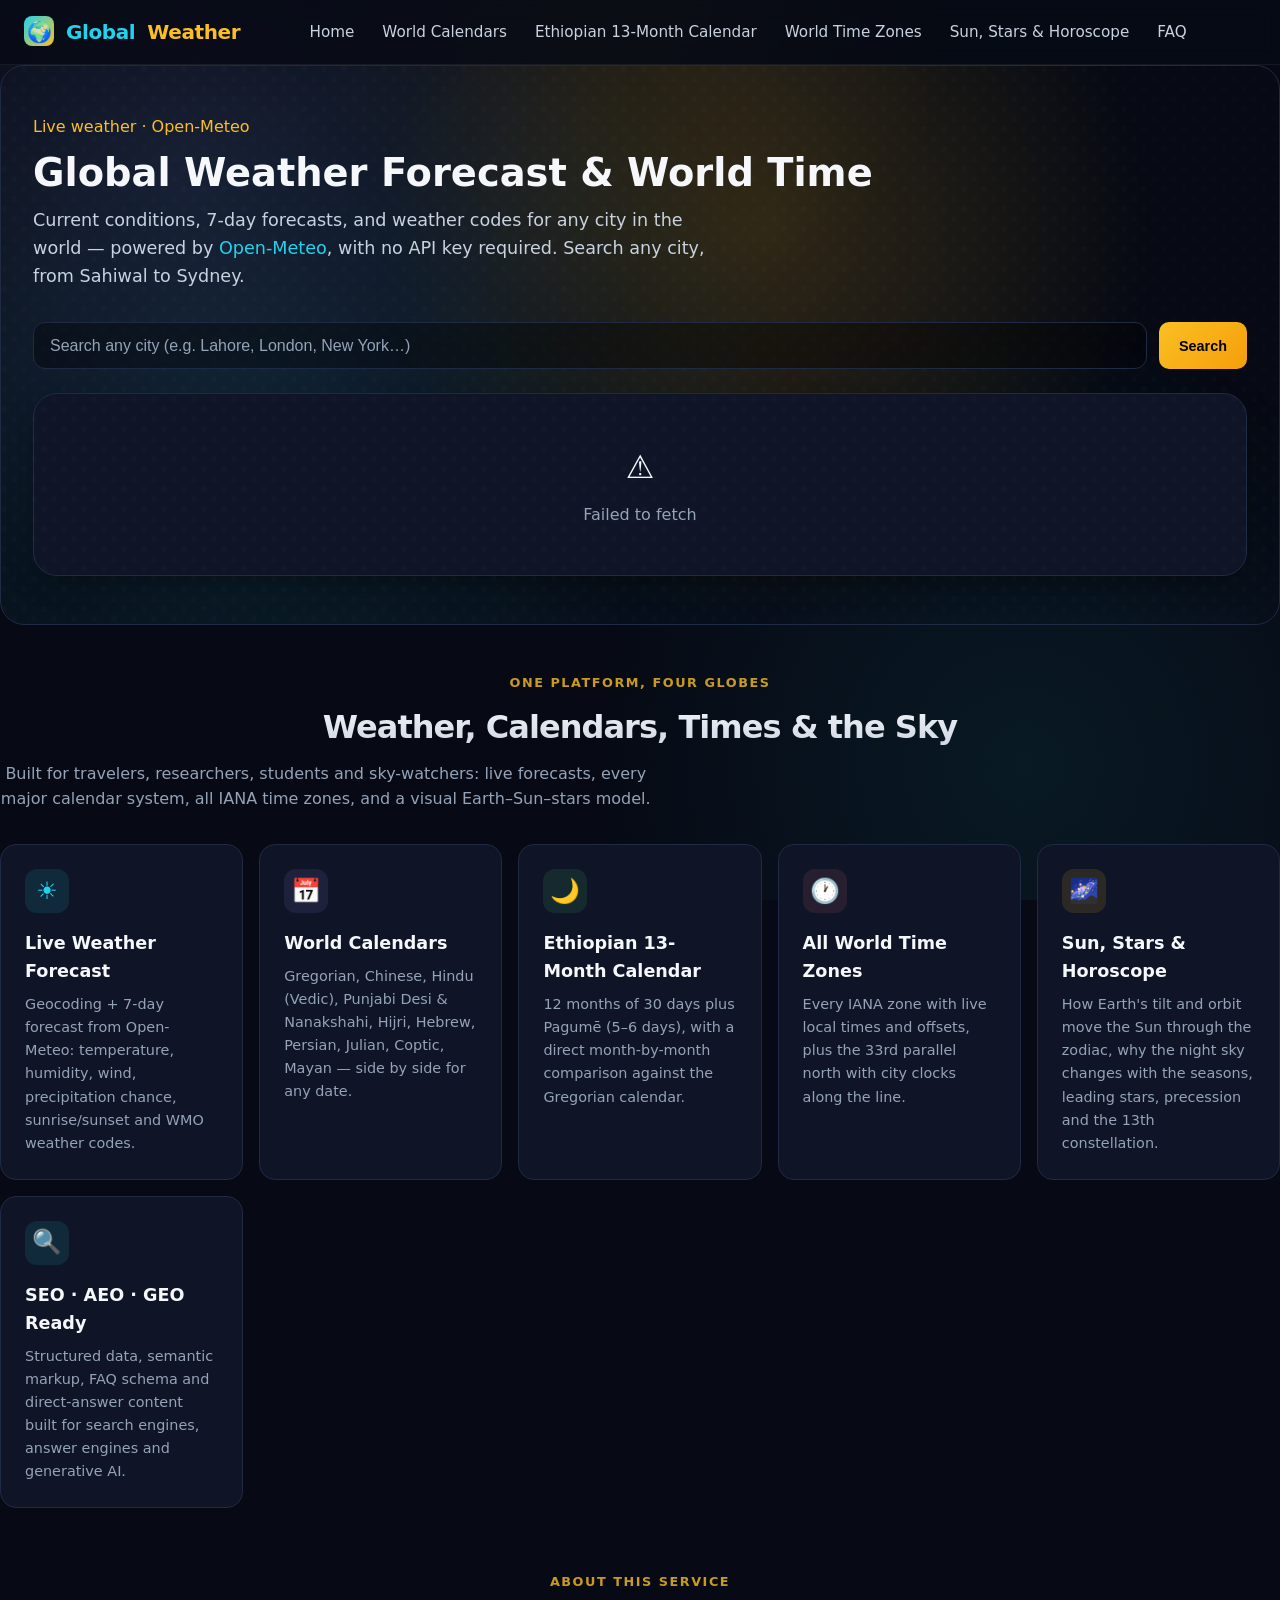
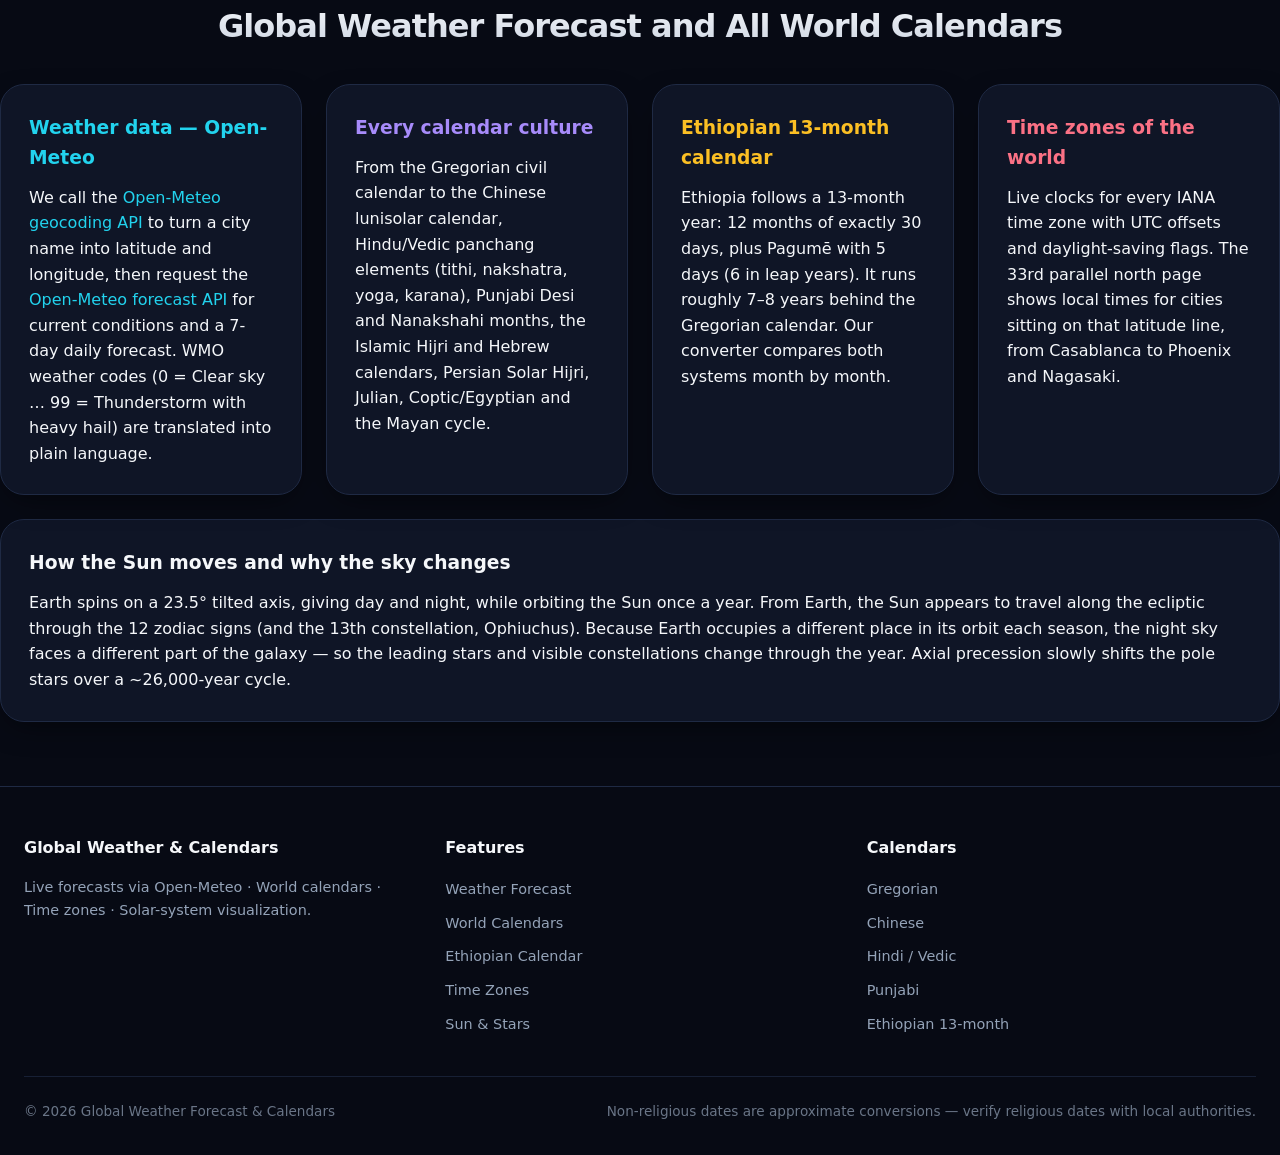
==== index.html @ b3c6f668 "Build Global Weather Forecast & World Calendars site - Live weather for any city via Open-Meteo geoc" ====
<!DOCTYPE html>
<html lang="en">
<head>
<meta charset="UTF-8">
<meta name="viewport" content="width=device-width, initial-scale=1.0">
<title>Global Weather Forecast • World Calendars • Time Zones</title>
<meta name="description" content="Live weather forecasts from Open-Meteo, world calendars from Gregorian to Chinese, Hindi (Vedic), Punjabi and Ethiopian 13-month systems, all world time zones, and an interactive Sun–Earth–stars visualization. SEO-friendly weather & calendar hub.">
<meta name="keywords" content="weather forecast, world calendars, Ethiopian 13 month calendar, Gregorian calendar, Chinese calendar, Hindu calendar, Punjabi calendar, time zones, 33rd parallel, sun movement, horoscope stars, Open-Meteo, global time">
<meta name="author" content="Global Weather Forecast & Calendars">
<link rel="canonical" href="https://goshbuzz.github.io/Global-Weather-Focast-and-Calenders-and-Times/">
<meta property="og:title" content="Global Weather Forecast • World Calendars • Time Zones">
<meta property="og:description" content="Live Open-Meteo weather, all world calendars including the Ethiopian 13-month calendar, time zones for every country, and an interactive Sun–Earth–stars horoscope visualization.">
<meta property="og:type" content="website">
<meta property="og:url" content="https://goshbuzz.github.io/Global-Weather-Focast-and-Calenders-and-Times/">
<meta name="twitter:card" content="summary">
<script type="application/ld+json">
{
  "@context": "https://schema.org",
  "@type": "Organization",
  "name": "Global Weather Forecast & World Calendars",
  "url": "https://goshbuzz.github.io/Global-Weather-Focast-and-Calenders-and-Times/",
  "description": "Live weather forecasts (Open-Meteo), world calendars, time zones and an interactive Earth–Sun–stars visualization.",
  "sameAs": []
}
</script>
<script type="application/ld+json">
{
  "@context": "https://schema.org",
  "@type": "WebSite",
  "name": "Global Weather Forecast & World Calendars",
  "url": "https://goshbuzz.github.io/Global-Weather-Focast-and-Calenders-and-Times/",
  "potentialAction": {
    "@type": "SearchAction",
    "target": "https://goshbuzz.github.io/Global-Weather-Focast-and-Calenders-and-Times/index.html?q={search_term}",
    "query-input": "required name=search_term"
  }
}
</script>
<link rel="stylesheet" href="css/style.css">
<link rel="manifest" href="manifest.json">
<script defer src="js/astro.js"></script>
<script defer src="js/calendar-engine.js"></script>
<script defer src="js/weather.js"></script>
<script defer src="js/ui.js"></script>
<script defer>
window.addEventListener("DOMContentLoaded", () => {
  NavUI.init();
  setFooterYear();
  const root = document.getElementById("weather-root");
  const search = document.getElementById("city-search");
  const btn = document.getElementById("city-btn");
  const suggestions = document.getElementById("city-suggestions");
  WeatherUI.init({ container: root, searchInput: search, searchBtn: btn, resultsBox: suggestions });
  WeatherUI.load(31.5497, 74.3436, "Lahore");
});
</script>
</head>
<body>
<header class="site-header">
  <div class="container header-wrap">
    <a class="brand" href="index.html"><span class="mark">🌍</span>Global<span>Weather</span></a>
    <nav>
      <ul class="nav-list">
        <li><a href="index.html">Home</a></li>
        <li><a href="calendars.html">World Calendars</a></li>
        <li><a href="ethiopian.html">Ethiopian 13-Month Calendar</a></li>
        <li><a href="timezones.html">World Time Zones</a></li>
        <li><a href="cosmos.html">Sun, Stars & Horoscope</a></li>
        <li><a href="faq.html">FAQ</a></li>
      </ul>
    </nav>
    <div class="nav-actions">
      <button class="mobile-menu-btn" id="mobile-menu-btn" aria-label="Open menu" aria-expanded="false">☰</button>
    </div>
  </div>
  <div class="mobile-nav" id="mobile-nav">
    <div class="panel-head">
      <strong style="color:var(--accent)">Global Weather</strong>
      <button class="close-btn" id="nav-close">✕</button>
    </div>
    <ul>
      <li><a href="index.html">Home & Weather</a></li>
      <li><a href="calendars.html">World Calendars</a></li>
      <li><a href="ethiopian.html">Ethiopian 13-Month Calendar</a></li>
      <li><a href="timezones.html">World Time Zones</a></li>
      <li><a href="cosmos.html">Sun, Stars & Horoscope</a></li>
      <li><a href="faq.html">FAQ</a></li>
    </ul>
  </div>
  <div class="nav-backdrop" id="nav-backdrop"></div>
</header>

<main>
  <!-- ================= HERO + WEATHER ================= -->
  <section class="hero">
    <div class="hero-head">
      <div class="kicker">Live weather · Open-Meteo</div>
      <h1>Global Weather Forecast &amp; World Time</h1>
      <p>Current conditions, 7-day forecasts, and weather codes for any city in the world — powered by <a style="color:var(--sky)">Open-Meteo</a>, with no API key required. Search any city, from Sahiwal to Sydney.</p>
    </div>
    <div class="weather-search">
      <input type="text" id="city-search" placeholder="Search any city (e.g. Lahore, London, New York…)" autocomplete="off">
      <button id="city-btn" class="btn-primary">Search</button>
    </div>
    <div id="city-suggestions" style="display:none;position:absolute;left:0;right:0;background:var(--panel);border:1px solid var(--border);border-top:none;border-radius:0 0 12px 12px;z-index:50;max-height:340px;overflow-y:auto;margin-top:0.5rem"></div>
    <div id="weather-root"></div>
  </section>

  <!-- ================= FEATURES ================= -->
  <section class="section">
    <div class="section-head text-center">
      <span class="kicker">One platform, four globes</span>
      <h2>Weather, Calendars, Times & the Sky</h2>
      <p>Built for travelers, researchers, students and sky-watchers: live forecasts, every major calendar system, all IANA time zones, and a visual Earth–Sun–stars model.</p>
    </div>
    <div class="grid features">
      <div class="feat-card">
        <div class="feat-icon" style="background:var(--sky-soft);color:var(--sky)">☀️</div>
        <h3>Live Weather Forecast</h3>
        <p>Geocoding + 7-day forecast from Open-Meteo: temperature, humidity, wind, precipitation chance, sunrise/sunset and WMO weather codes.</p>
      </div>
      <div class="feat-card">
        <div class="feat-icon" style="background:var(--earth-soft);color:var(--earth)">📅</div>
        <h3>World Calendars</h3>
        <p>Gregorian, Chinese, Hindu (Vedic), Punjabi Desi &amp; Nanakshahi, Hijri, Hebrew, Persian, Julian, Coptic, Mayan — side by side for any date.</p>
      </div>
      <div class="feat-card">
        <div class="feat-icon" style="background:var(--leaf-soft);color:var(--leaf)">🌙</div>
        <h3>Ethiopian 13-Month Calendar</h3>
        <p>12 months of 30 days plus Pagumē (5–6 days), with a direct month-by-month comparison against the Gregorian calendar.</p>
      </div>
      <div class="feat-card">
        <div class="feat-icon" style="background:var(--ruby-soft);color:var(--ruby)">🕐</div>
        <h3>All World Time Zones</h3>
        <p>Every IANA zone with live local times and offsets, plus the 33rd parallel north with city clocks along the line.</p>
      </div>
      <div class="feat-card">
        <div class="feat-icon" style="background:var(--accent-soft);color:var(--accent)">🌌</div>
        <h3>Sun, Stars &amp; Horoscope</h3>
        <p>How Earth's tilt and orbit move the Sun through the zodiac, why the night sky changes with the seasons, leading stars, precession and the 13th constellation.</p>
      </div>
      <div class="feat-card">
        <div class="feat-icon" style="background:var(--sky-soft);color:var(--sky)">🔍</div>
        <h3>SEO · AEO · GEO Ready</h3>
        <p>Structured data, semantic markup, FAQ schema and direct-answer content built for search engines, answer engines and generative AI.</p>
      </div>
    </div>
  </section>

  <!-- ================= SEO CONTENT ================= -->
  <section class="section" id="seo-content">
    <div class="section-head text-center">
      <span class="kicker">About this service</span>
      <h2>Global Weather Forecast and All World Calendars</h2>
    </div>
    <div class="grid" style="grid-template-columns: repeat(auto-fit, minmax(300px, 1fr)); gap: 1.5rem;">
      <div class="panel">
        <h3 style="color:var(--sky);margin-bottom:0.75rem">Weather data — Open-Meteo</h3>
        <p>We call the <a style="color:var(--sky)">Open-Meteo geocoding API</a> to turn a city name into latitude and longitude, then request the <a style="color:var(--sky)">Open-Meteo forecast API</a> for current conditions and a 7-day daily forecast. WMO weather codes (0 = Clear sky … 99 = Thunderstorm with heavy hail) are translated into plain language.</p>
      </div>
      <div class="panel">
        <h3 style="color:var(--earth);margin-bottom:0.75rem">Every calendar culture</h3>
        <p>From the Gregorian civil calendar to the Chinese lunisolar calendar, Hindu/Vedic panchang elements (tithi, nakshatra, yoga, karana), Punjabi Desi and Nanakshahi months, the Islamic Hijri and Hebrew calendars, Persian Solar Hijri, Julian, Coptic/Egyptian and the Mayan cycle.</p>
      </div>
      <div class="panel">
        <h3 style="color:var(--accent);margin-bottom:0.75rem">Ethiopian 13-month calendar</h3>
        <p>Ethiopia follows a 13-month year: 12 months of exactly 30 days, plus Pagumē with 5 days (6 in leap years). It runs roughly 7–8 years behind the Gregorian calendar. Our converter compares both systems month by month.</p>
      </div>
      <div class="panel">
        <h3 style="color:var(--ruby);margin-bottom:0.75rem">Time zones of the world</h3>
        <p>Live clocks for every IANA time zone with UTC offsets and daylight-saving flags. The 33rd parallel north page shows local times for cities sitting on that latitude line, from Casablanca to Phoenix and Nagasaki.</p>
      </div>
    </div>
    <div class="panel" style="margin-top:1.5rem">
      <h3 style="color:var(--text);margin-bottom:0.75rem">How the Sun moves and why the sky changes</h3>
      <p>Earth spins on a 23.5° tilted axis, giving day and night, while orbiting the Sun once a year. From Earth, the Sun appears to travel along the ecliptic through the 12 zodiac signs (and the 13th constellation, Ophiuchus). Because Earth occupies a different place in its orbit each season, the night sky faces a different part of the galaxy — so the leading stars and visible constellations change through the year. Axial precession slowly shifts the pole stars over a ~26,000-year cycle.</p>
    </div>
  </section>
</main>

<footer class="site-footer">
  <div class="container">
    <div class="footer-grid">
      <div>
        <h4>Global Weather &amp; Calendars</h4>
        <p class="muted" style="font-size:0.9rem">Live forecasts via Open-Meteo · World calendars · Time zones · Solar-system visualization.</p>
      </div>
      <div>
        <h4>Features</h4>
        <ul>
          <li><a href="index.html">Weather Forecast</a></li>
          <li><a href="calendars.html">World Calendars</a></li>
          <li><a href="ethiopian.html">Ethiopian Calendar</a></li>
          <li><a href="timezones.html">Time Zones</a></li>
          <li><a href="cosmos.html">Sun &amp; Stars</a></li>
        </ul>
      </div>
      <div>
        <h4>Calendars</h4>
        <ul>
          <li><a href="calendars.html">Gregorian</a></li>
          <li><a href="calendars.html">Chinese</a></li>
          <li><a href="calendars.html">Hindi / Vedic</a></li>
          <li><a href="calendars.html">Punjabi</a></li>
          <li><a href="ethiopian.html">Ethiopian 13-month</a></li>
        </ul>
      </div>
    </div>
    <div class="footer-bottom">
      <span>&copy; <span id="footer-year"></span> Global Weather Forecast &amp; Calendars</span>
      <span>Non-religious dates are approximate conversions — verify religious dates with local authorities.</span>
    </div>
  </div>
</footer>
</body>
</html>
---- css/style.css ----
/* ==========================================================================
   Global Weather • World Calendars • Times — Design System
   ========================================================================== */
:root {
  --bg: #070a14;
  --panel: #0f1526;
  --panel-hover: #151d32;
  --border: #1f2a44;
  --border-soft: rgba(255, 255, 255, 0.06);
  --text: #f5f7fa;
  --text-dim: #c9d2e0;
  --muted: #94a3b8;
  --accent: #fbbf24;
  --accent-soft: rgba(251, 191, 36, 0.12);
  --accent-strong: #f59e0b;
  --sky: #22d3ee;
  --sky-soft: rgba(34, 211, 238, 0.10);
  --earth: #a78bfa;
  --earth-soft: rgba(167, 139, 250, 0.10);
  --leaf: #4ade80;
  --leaf-soft: rgba(74, 222, 128, 0.10);
  --ruby: #fb7185;
  --ruby-soft: rgba(251, 113, 133, 0.10);
  --amber: #fcd34d;
  --shadow: 0 10px 30px -10px rgba(0, 0, 0, 0.6);
  --shadow-strong: 0 20px 50px -15px rgba(0, 0, 0, 0.7);
  --radius: 16px;
  --radius-lg: 24px;
  --transition: 300ms ease;
  --max-width: 1280px;
}

* { box-sizing: border-box; margin: 0; padding: 0; }

html {
  scroll-behavior: smooth;
  text-rendering: optimizeLegibility;
}

body {
  background: var(--bg);
  color: var(--text);
  font-family: ui-sans-serif, system-ui, -apple-system, BlinkMacSystemFont, "Segoe UI", Roboto, "Helvetica Neue", Arial, "Noto Sans", sans-serif;
  line-height: 1.6;
  min-height: 100vh;
  overflow-x: hidden;
}

a { color: var(--sky); text-decoration: none; transition: color var(--transition); }
a:hover { color: var(--accent); }

img { max-width: 100%; display: block; }

.visually-hidden {
  position: absolute; width: 1px; height: 1px; padding: 0; margin: -1px;
  overflow: hidden; clip: rect(0 0 0 0); white-space: nowrap; border: 0;
}

/* Background ambience */
body::before {
  content: "";
  position: fixed; inset: 0;
  background:
    radial-gradient(circle at 15% 20%, rgba(167, 139, 250, 0.10) 0%, transparent 35%),
    radial-gradient(circle at 80% 85%, rgba(34, 211, 238, 0.08) 0%, transparent 35%),
    radial-gradient(circle at 50% 0%, rgba(251, 191, 36, 0.07) 0%, transparent 30%);
  z-index: -2;
  pointer-events: none;
}

/* ===== Layout ===== */
.container {
  max-width: var(--max-width);
  margin: 0 auto;
  padding: 0 1.5rem;
}

.page {
  padding: 3rem 0 5rem;
}

.section {
  margin-bottom: 4rem;
}

/* ===== Header / Nav ===== */
.site-header {
  position: sticky; top: 0; z-index: 100;
  background: rgba(7, 10, 20, 0.7);
  backdrop-filter: blur(10px);
  border-bottom: 1px solid var(--border-soft);
}

.header-wrap {
  display: flex; align-items: center; justify-content: space-between;
  height: 64px;
}

.brand {
  display: flex; align-items: gap; gap: 0.75rem; font-weight: 700; font-size: 1.25rem;
  letter-spacing: -0.02em;
}
.brand .mark {
  width: 30px; height: 30px; border-radius: 8px; background: linear-gradient(135deg, var(--sky), var(--accent));
  display: grid; place-items: center; font-size: 1.25rem;
}
.brand span { color: var(--accent); }

.nav-list {
  display: flex; gap: 1.75rem; list-style: none;
}

.nav-list a {
  color: var(--text-dim); font-size: 0.95rem; font-weight: 500;
  padding: 0.4rem 0; position: relative;
}
.nav-list a::after {
  content: ""; position: absolute; left: 0; bottom: 0; height: 2px;
  background: var(--accent); width: 0%; transition: width var(--transition);
}
.nav-list a:hover { color: var(--text); }
.nav-list a:hover::after { width: 100%; }

.nav-actions {
  display: flex; align-items: center; gap: 0.75rem;
}

.btn-search {
  background: transparent; border: 1px solid var(--border); color: var(--text);
  padding: 0.5rem 0.9rem; border-radius: 10px; font-size: 0.9rem; cursor: pointer;
  transition: all var(--transition);
}
.btn-search:hover { background: var(--panel-hover); border-color: var(--accent); color: var(--text); }

.btn-primary {
  background: linear-gradient(135deg, var(--accent), var(--accent-strong));
  color: #000; border: none; padding: 0.6rem 1.25rem; border-radius: 10px;
  font-weight: 700; font-size: 0.9rem; cursor: pointer; transition: transform var(--transition), box-shadow var(--transition);
}
.btn-primary:hover { transform: translateY(-2px); box-shadow: 0 8px 20px rgba(251, 191, 36, 0.35); }

.mobile-menu-btn { display: none; background: none; border: none; color: var(--text); font-size: 1.35rem; cursor: pointer; }

/* Mobile nav panel */
.mobile-nav {
  position: fixed; inset: 0; z-index: 200;
  background: var(--bg); transform: translatex(100%); transition: transform var(--transition);
}
.mobile-nav.open { transform: translatex(0); }
.mobile-nav .panel-head {
  display: flex; justify-content: space-between; align-items: center;
  padding: 1.25rem; border-bottom: 1px solid var(--border);
}
.mobile-nav ul { list-style: none; padding: 1.25rem; }
.mobile-nav li { margin-bottom: 0.6rem; }
.mobile-nav a { display: block; padding: 0.7rem 1rem; border-radius: 10px; color: var(--text-dim); }
.mobile-nav a:hover { background: var(--panel); color: var(--text); }
.mobile-nav .close-btn { background: none; border: none; color: var(--text); font-size: 1.5rem; cursor: pointer; }
.nav-backdrop { display: none; }

/* ===== Buttons / Utilities ===== */
.btn-ghost {
  background: var(--panel); border: 1px solid var(--border); color: var(--text);
  padding: 0.45rem 1rem; border-radius: 10px; font-size: 0.9rem; cursor: pointer; transition: var(--transition);
}
.btn-ghost:hover { border-color: var(--accent); color: var(--accent); }

.chip {
  display: inline-flex; align-items: center; gap: 0.4rem;
  padding: 0.2rem 0.65rem; border-radius: 999px; font-size: 0.75rem; font-weight: 600;
  background: var(--panel); border: 1px solid var(--border); color: var(--text-dim);
}
.chip.accent { background: var(--accent-soft); border-color: rgba(251,191,36,0.3); color: var(--accent); }

.badge {
  display: inline-flex; align-items: center; gap: 0.35rem;
  padding: 0.18rem 0.6rem; border-radius: 6px; font-size: 0.7rem; font-weight: 700; text-transform: uppercase; letter-spacing: 0.05em;
}

.section-head {
  display: flex; flex-direction: column; gap: 0.5rem; margin-bottom: 2rem;
}
.section-head h2 {
  font-size: clamp(1.75rem, 2.5vw, 2.5rem); font-weight: 800; letter-spacing: -0.03em;
  background: linear-gradient(180deg, var(--text), var(--text-dim));
  -webkit-background-clip: text; -webkit-text-fill-color: transparent;
}
.section-head .kicker {
  font-size: 0.8rem; font-weight: 700; text-transform: uppercase; letter-spacing: 0.12em;
  color: var(--accent); opacity: 0.8;
}
.section-head p { color: var(--muted); font-size: 1rem; max-width: 64ch; }

.text-center { text-align: center; }
.muted { color: var(--muted); }

.grid { display: grid; gap: 1.25rem; }

/* ===== Cards ===== */
.panel {
  background: var(--panel); border: 1px solid var(--border);
  border-radius: var(--radius-lg); padding: 1.75rem;
  box-shadow: var(--shadow); transition: transform var(--transition), border-color var(--transition);
}
.panel:hover { border-color: var(--border-soft); }

.card {
  background: var(--panel); border: 1px solid var(--border);
  border-radius: var(--radius); padding: 1.25rem;
  transition: transform var(--transition), box-shadow var(--transition);
}
.card:hover { transform: translatey(-4px); box-shadow: var(--shadow-strong); border-color: rgba(255,255,255,0.12); }

/* ===== Weather ===== */
.hero {
  position: relative; border-radius: var(--radius-lg); border: 1px solid var(--border);
  overflow: hidden; padding: 3rem 2rem; margin-bottom: 3rem;
  background: radial-gradient(circle at 60% 30%, rgba(251,191,36,0.16), transparent 45%),
              radial-gradient(circle at 20% 70%, rgba(34,211,238,0.10), transparent 50%);
}
.hero::after {
  content: ""; position: absolute; inset: 0;
  background: url("data:image/svg+xml,%3Csvg width='20' height='20' viewBox='0 0 20 20' xmlns='http://www.w3.org/2000/svg'%3E%3Cg fill='%23ffffff' fill-opacity='0.03' fill-rule='evenodd'%3E%3Ccircle cx='3' cy='3' r='3'/%3E%3Ccircle cx='13' cy='13' r='3'/%3E%3C/g%3E%3C/svg%3E");
  opacity: 0.4;
}

.hero-head { display: flex; flex-direction: column; gap: 0.75rem; margin-bottom: 2rem; z-index: 2; position: relative; }
.hero-head .kicker { color: var(--accent); }
.hero-head h1 { font-size: clamp(2rem, 3vw, 3rem); line-height: 1.1; }
.hero-head p { color: var(--text-dim); font-size: 1.1rem; max-width: 60ch; }

.weather-search {
  display: grid; grid-template-columns: 1fr auto; gap: 0.75rem; margin-bottom: 1.5rem; z-index: 2; position: relative;
}
.weather-search input {
  width: 100%; background: rgba(0,0,0,0.35); border: 1px solid var(--border);
  color: var(--text); padding: 0.85rem 1rem; border-radius: 12px; font-size: 1rem;
}
.weather-search input::placeholder { color: var(--muted); }

.weather-grid {
  display: grid; grid-template-columns: repeat(auto-fit, minmax(260px, 1fr)); gap: 1rem;
}

.current-card {
  grid-column: span 2; background: var(--panel); border: 1px solid var(--border);
  border-radius: var(--radius-lg); padding: 2rem 2rem 2.5rem; position: relative;
  overflow: hidden; box-shadow: var(--shadow);
}
.current-card.is-night { background: linear-gradient(180deg, #0b1226 0%, #070a14 100%); }
.current-card .temp-wrap { display: flex; align-items: baseline; gap: 1rem; }
.current-card .temp { font-size: clamp(3rem, 6vw, 6rem); font-weight: 800; line-height: 1; letter-spacing: -0.03em; }
.current-card .temp span { font-size: 1.75rem; font-weight: 600; color: var(--muted); }
.current-card .icon { font-size: 3rem; opacity: 0.95; }
.current-card .condition { font-size: 1.5rem; font-weight: 700; margin: 0.25rem 0 0.5rem; }
.current-card .detail { display: flex; gap: 1rem; color: var(--muted); font-size: 0.9rem; margin-top: 1rem; }
.current-card .detail span { display: flex; align-items: center; gap: 0.4rem; }

.forecast-list { display: grid; grid-template-columns: repeat(auto-fill, minmax(150px, 1fr)); gap: 0.75rem; margin-top: 1rem; }
.day-card {
  background: rgba(255,255,255,0.03); border: 1px solid var(--border); border-radius: 14px;
  padding: 1rem; text-align: center;
}
.day-card .day-name { font-size: 0.8rem; font-weight: 700; text-transform: uppercase; letter-spacing: 0.08em; color: var(--muted); margin-bottom: 0.5rem; }
.day-card .icon { font-size: 1.75rem; margin-bottom: 0.4rem; display: block; }
.day-card .temps { color: var(--text); font-weight: 700; margin-bottom: 0.25rem; }
.day-card .temps .lo { color: var(--muted); font-weight: 500; margin-left: 0.3rem; }

.weather-meta {
  display: grid; grid-template-columns: repeat(auto-fit, minmax(160px, 1fr)); gap: 1rem; margin-top: 1.5rem;
}
.meta-item { background: rgba(255,255,255,0.04); border-radius: 12px; padding: 1rem; text-align: center; }
.meta-item .label { font-size: 0.75rem; text-transform: uppercase; letter-spacing: 0.1em; color: var(--muted); margin-bottom: 0.35rem; }
.meta-item .value { font-size: 1.35rem; font-weight: 700; }

.city-info { display: flex; align-items: center; gap: 0.75rem; margin-bottom: 1rem; }
.city-badge {
  display: flex; align-items: center; gap: 0.5rem; background: var(--accent); color: #000;
  padding: 0.35rem 0.85rem; border-radius: 999px; font-weight: 800; font-size: 0.9rem;
}
.city-map {
  color: var(--muted); font-size: 0.85rem; display: flex; align-items: center; gap: 0.3rem;
}

/* Animations for weather */
@keyframes rain { 0% { transform: translatey(-10px); } 100% { transform: translatey(110px); } }
.rain-layer { position: absolute; inset: 0; overflow: hidden; pointer-events: none; }
.rain-drop { position: absolute; background: rgba(96,165,250,0.35); width: 2px; height: 14px; top: -16px; animation: rain var(--d) linear infinite; }
@keyframes snow { 0% { transform: translatey(-10px) rotate(0); } 100% { transform: translatey(110px) rotate(180deg); } }
.snow-layer { position: absolute; inset: 0; overflow: hidden; pointer-events: none; }
.snow-flake { position: absolute; background: rgba(255,255,255,0.55); width: 5px; height: 5px; border-radius: 50%; top: -8px; animation: snow var(--d) linear infinite; }
@keyframes foggy { 0%,100% { transform: translatex(0); } 50% { transform: translatex(40px); } }
.fog-layer { position: absolute; inset: 0; overflow: hidden; pointer-events: none; opacity: 0.55; }
.fog-band { position: absolute; left: -60%; top: 50%; width: 200%; height: 70%; background: rgba(148,163,184,0.25); border-radius: 40%; animation: foggy 10s ease-in-out infinite; }
@keyframes storm { 0%,90% { opacity: 1; } 92% { opacity: 0.3; } 94% { opacity: 1; } }
.storm-flash { position: absolute; inset: 0; background: rgba(255,255,255,0.15); opacity: 0; animation: storm 3s infinite; pointer-events: none; }

/* Feature grid */
.features { display: grid; grid-template-columns: repeat(auto-fit, minmax(240px, 1fr)); gap: 1rem; }
.feat-card {
  border: 1px solid var(--border); border-radius: var(--radius); padding: 1.5rem;
  background: var(--panel);
}
.feat-icon {
  width: 44px; height: 44px; border-radius: 12px; display: grid; place-items: center;
  margin-bottom: 1rem; font-size: 1.5rem;
}
.feat-card h3 { font-size: 1.1rem; margin-bottom: 0.5rem; }
.feat-card p { color: var(--muted); font-size: 0.9rem; }

/* ===== Calendars ===== */
.cal-nav { display: flex; gap: 0.75rem; margin-bottom: 1.5rem; flex-wrap: wrap; }
.cal-grid {
  display: grid; grid-template-columns: repeat(auto-fill, minmax(250px, 1fr)); gap: 1rem;
}
.cal-card { border: 1px solid var(--border); border-radius: var(--radius); padding: 1.25rem; background: var(--panel); }
.cal-card .sys { font-size: 0.75rem; text-transform: uppercase; letter-spacing: 0.1em; color: var(--muted); margin-bottom: 0.5rem; }
.cal-card .name { font-size: 1.4rem; font-weight: 800; margin-bottom: 0.4rem; }
.cal-card .sub { font-size: 0.95rem; color: var(--text-dim); margin-bottom: 0.75rem; }
.cal-card .meta { font-size: 0.85rem; color: var(--muted); border-top: 1px solid var(--border); padding-top: 0.75rem; }

.cal-month-grid {
  width: 100%; border-collapse: separate; border-spacing: 4px; margin-top: 1rem;
}
.cal-month-grid th {
  font-size: 0.75rem; text-transform: uppercase; letter-spacing: 0.1em; color: var(--muted);
  text-align: center; padding: 0.6rem;
}
.cal-month-grid td {
  background: rgba(255,255,255,0.03); border: 1px solid var(--border); border-radius: 10px;
  text-align: center; font-size: 0.95rem; padding: 0.75rem 0.4rem; cursor: pointer;
}
.cal-month-grid td:hover { background: var(--panel-hover); border-color: var(--accent); color: var(--accent); }
.cal-month-grid td.today { background: var(--accent-soft); color: var(--accent); font-weight: 800; border-color: var(--accent); }

.disclaimer {
  background: var(--panel); border: 1px dashed var(--border); border-radius: var(--radius);
  padding: 1.25rem; font-size: 0.85rem; color: var(--muted); margin-top: 2rem;
}

/* ===== Time Zones ===== */
.tz-controls { display: flex; gap: 0.75rem; margin-bottom: 1.5rem; flex-wrap: wrap; align-items: center; }
.tz-table-wrap { overflow: auto; border: 1px solid var(--border); border-radius: var(--radius); }
.tz-table { width: 100%; border-collapse: collapse; }
.tz-table th {
  text-align: left; font-size: 0.8rem; text-transform: uppercase; letter-spacing: 0.1em;
  color: var(--muted); padding: 1rem; border-bottom: 1px solid var(--border);
}
.tz-table td { padding: 0.9rem 1rem; border-bottom: 1px solid var(--border); font-size: 0.92rem; }
.tz-table tr:hover td { background: var(--panel-hover); }
.tz-time { font-variant-numeric: tabular-nums; font-weight: 700; font-size: 1.1rem; font-family: ui-monospace, SFMono-Regular, monospace; }
.tz-offset { color: var(--muted); font-size: 0.85rem; }
.zone-name { font-weight: 600; color: var(--text); }
.region-tag { font-size: 0.75rem; color: var(--muted); text-transform: uppercase; letter-spacing: 0.05em; }

/* ===== Cosmos ===== */
.cosmos-wrap { position: relative; border: 1px solid var(--border); border-radius: var(--radius-lg); overflow: hidden; background: #04060d; }
.cosmos-canvas { width: 100%; height: 520px; display: block; background: radial-gradient(circle at 50% 40%, #12182c 0%, #04060d 70%); }
.cosmos-controls {
  position: absolute; bottom: 0; left: 0; right: 0; padding: 1.25rem;
  background: linear-gradient(transparent, rgba(0,0,0,0.85));
  display: grid; grid-template-columns: 1fr auto 1fr; gap: 1.5rem; align-items: center;
}
.cosmos-date { display: flex; flex-direction: column; gap: 0.4rem; }
.cosmos-date label { font-size: 0.75rem; text-transform: uppercase; letter-spacing: 0.1em; color: var(--muted); }
.cosmos-date input { width: 140px; padding: 0.5rem; border-radius: 8px; border: 1px solid var(--border); background: #0a1020; color: var(--text); }
.cosmos-actions { display: flex; gap: 0.6rem; justify-content: center; }
.cosmos-info { position: absolute; top: 1rem; left: 1rem; right: 1rem; z-index: 10;
  display: grid; grid-template-columns: repeat(auto-fit, minmax(180px, 1fr)); gap: 0.75rem;
}
.cosmos-info .stat {
  background: rgba(0,0,0,0.55); border: 1px solid var(--border); border-radius: 12px; padding: 0.9rem;
  backdrop-filter: blur(6px);
}
.cosmos-info .stat .label { font-size: 0.7rem; text-transform: uppercase; letter-spacing: 0.1em; color: var(--muted); }
.cosmos-info .stat .val { font-size: 1.25rem; font-weight: 800; margin-top: 0.25rem; }

.star-field { position: absolute; inset: 0; overflow: hidden; pointer-events: none; }

.cosmos-text { max-width: 700px; }
.cosmos-text h3 { font-size: 1.3rem; margin: 1.5rem 0 0.75rem; color: var(--sky); }
.cosmos-text p { color: var(--text-dim); margin-bottom: 1rem; }

/* Zodiac wheel */
.zodiac-wrap { position: relative; margin: 2rem auto; max-width: 460px; }
.zodiac-svg { width: 100%; max-width: 420px; display: block; margin: 0 auto; }
.sign-label { font-size: 0.65rem; text-anchor: middle; fill: var(--text-dim); font-weight: 700; }
.sign-label.active { fill: var(--accent); }

/* ===== FAQ ===== */
.faq-list { display: grid; gap: 0.9rem; max-width: 760px; }
.faq-item {
  border: 1px solid var(--border); border-radius: var(--radius); background: var(--panel);
  overflow: hidden; transition: border-color var(--transition);
}
.faq-item.open { border-color: var(--accent); box-shadow: var(--accent-soft) 0 0 20px; }
.faq-question {
  padding: 1.2rem 1.5rem; display: flex; justify-content: space-between; align-items: center;
  cursor: pointer; font-weight: 700; font-size: 1.05rem;
}
.faq-question .q { display: flex; align-items: center; gap: 0.75rem; }
.faq-question .q::before { content: "Q"; font-size: 0.8rem; color: var(--accent); font-weight: 900; }
.faq-question .toggle { font-size: 1.5rem; line-height: 1; color: var(--muted); }
.faq-answer {
  padding: 0 1.5rem; max-height: 0; overflow: hidden; transition: max-height 300ms ease, padding 300ms ease;
  color: var(--text-dim); font-size: 0.95rem;
}
.faq-item.open .faq-answer { padding: 0 1.5rem 1.2rem; max-height: 600px; }

/* ===== Footer ===== */
.site-footer {
  border-top: 1px solid var(--border); margin-top: 4rem; padding: 3rem 0 2rem;
  color: var(--muted);
}
.footer-grid { display: grid; grid-template-columns: repeat(auto-fit, minmax(200px, 1fr)); gap: 2rem; margin-bottom: 2rem; }
.footer-grid h4 { color: var(--text); font-size: 1rem; margin-bottom: 1rem; }
.footer-grid ul { list-style: none; }
.footer-grid li { margin-bottom: 0.5rem; }
.footer-grid a { color: var(--muted); font-size: 0.9rem; }
.footer-grid a:hover { color: var(--text); }
.footer-bottom { display: flex; justify-content: space-between; align-items: center; padding-top: 1.5rem;
  border-top: 1px solid var(--border); font-size: 0.85rem; opacity: 0.7;
}

/* ===== Tables / Comparison ===== */
.compare-table { width: 100%; border-collapse: collapse; margin-top: 1rem; }
.compare-table th, .compare-table td {
  border: 1px solid var(--border); padding: 0.75rem; text-align: left; font-size: 0.9rem;
}
.compare-table th { background: var(--panel-hover); color: var(--text); font-size: 0.85rem; text-transform: uppercase; letter-spacing: 0.08em; }
.compare-table td.code { font-family: ui-monospace, monospace; font-size: 0.82rem; color: var(--sky); }

/* ===== Responsive ===== */
@media (max-width: 768px) {
  .nav-list { display: none; }
  .mobile-menu-btn { display: block; }
  .current-card { grid-column: span 1; }
  .hero { padding: 2rem 1rem; }
  .weather-search { grid-template-columns: 1fr; }
  .cosmos-controls { grid-template-columns: 1fr; gap: 1rem; }
  .cosmos-date input { width: 100%; }
  .cosmos-actions { justify-content: flex-start; }
  .footer-grid { grid-template-columns: 1fr; }
  .footer-bottom { flex-direction: column; gap: 0.8rem; text-align: center; }
  .cosmos-canvas { height: 340px; }
}

@media (prefers-reduced-motion: reduce) {
  *, *::before, *::after { animation-duration: 0.01ms !important; transition-duration: 0.01ms !important; }
}
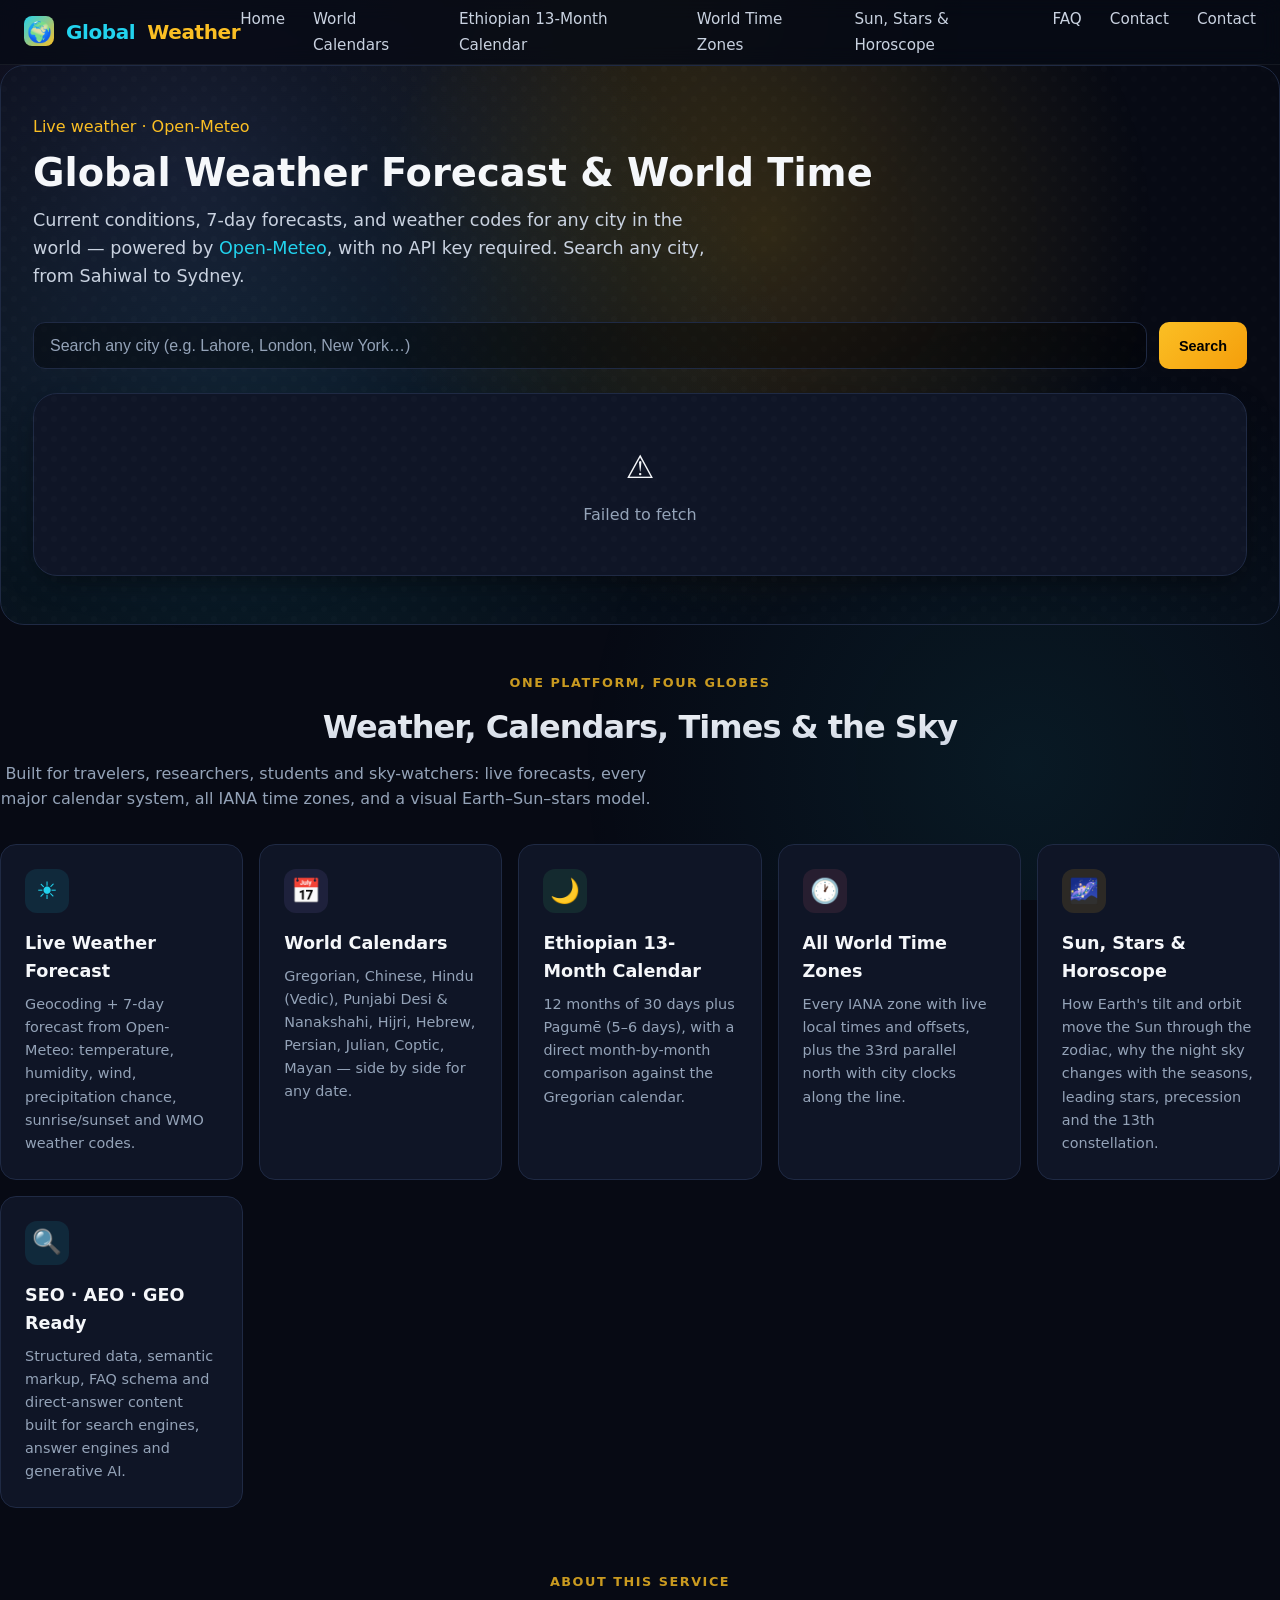
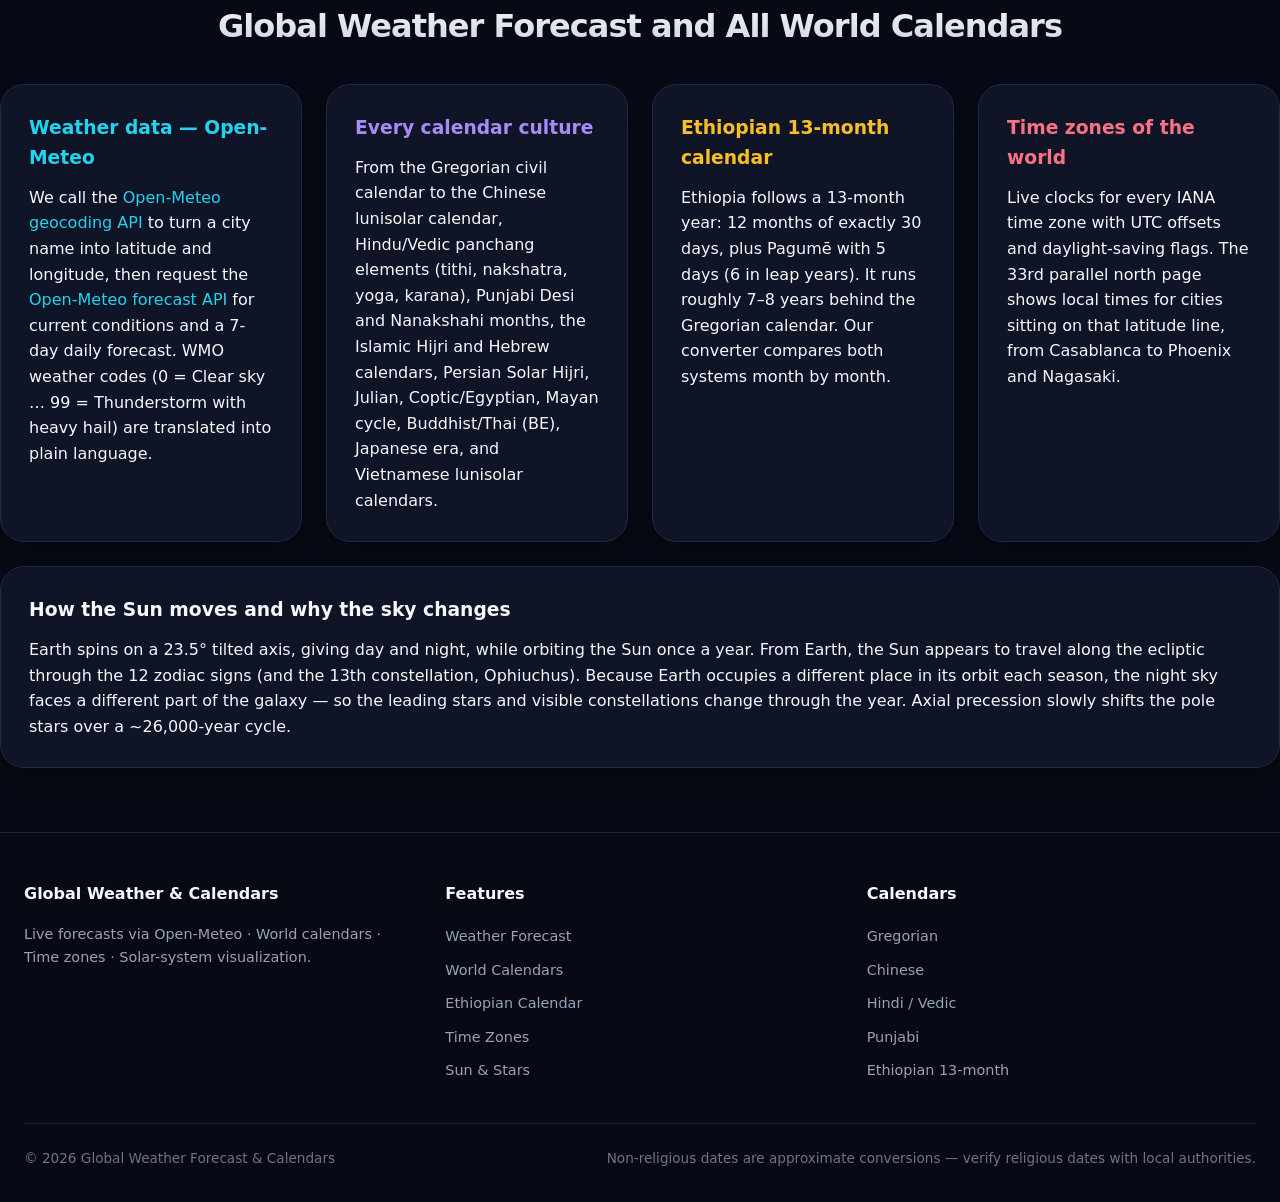
==== commit 418bc5c0: "Add Buddhist/Thai, Japanese era & Vietnamese calendars; contact form + Vercel API; design polish - C" ====
--- a/index.html
+++ b/index.html
@@ -46,6 +46,7 @@
 window.addEventListener("DOMContentLoaded", () => {
   NavUI.init();
   setFooterYear();
+  initReveals();
   const root = document.getElementById("weather-root");
   const search = document.getElementById("city-search");
   const btn = document.getElementById("city-btn");
@@ -67,6 +68,8 @@
         <li><a href="timezones.html">World Time Zones</a></li>
         <li><a href="cosmos.html">Sun, Stars & Horoscope</a></li>
         <li><a href="faq.html">FAQ</a></li>
+    <li><a href="contact.html">Contact</a></li>
+        <li><a href="contact.html">Contact</a></li>
       </ul>
     </nav>
     <div class="nav-actions">
@@ -85,6 +88,8 @@
       <li><a href="timezones.html">World Time Zones</a></li>
       <li><a href="cosmos.html">Sun, Stars & Horoscope</a></li>
       <li><a href="faq.html">FAQ</a></li>
+    <li><a href="contact.html">Contact</a></li>
+        <li><a href="contact.html">Contact</a></li>
     </ul>
   </div>
   <div class="nav-backdrop" id="nav-backdrop"></div>
@@ -160,7 +165,7 @@
       </div>
       <div class="panel">
         <h3 style="color:var(--earth);margin-bottom:0.75rem">Every calendar culture</h3>
-        <p>From the Gregorian civil calendar to the Chinese lunisolar calendar, Hindu/Vedic panchang elements (tithi, nakshatra, yoga, karana), Punjabi Desi and Nanakshahi months, the Islamic Hijri and Hebrew calendars, Persian Solar Hijri, Julian, Coptic/Egyptian and the Mayan cycle.</p>
+        <p>From the Gregorian civil calendar to the Chinese lunisolar calendar, Hindu/Vedic panchang elements (tithi, nakshatra, yoga, karana), Punjabi Desi and Nanakshahi months, the Islamic Hijri and Hebrew calendars, Persian Solar Hijri, Julian, Coptic/Egyptian, Mayan cycle, Buddhist/Thai (BE), Japanese era, and Vietnamese lunisolar calendars.</p>
       </div>
       <div class="panel">
         <h3 style="color:var(--accent);margin-bottom:0.75rem">Ethiopian 13-month calendar</h3>
--- a/css/style.css
+++ b/css/style.css
@@ -447,4 +447,107 @@
 
 @media (prefers-reduced-motion: reduce) {
   *, *::before, *::after { animation-duration: 0.01ms !important; transition-duration: 0.01ms !important; }
+}
+
+/* ==========================================================================
+   Design enhancements — glassmorphism, glow, reveals, contact form
+   ========================================================================== */
+
+/* Glass card variant */
+.glass {
+  background: rgba(15, 21, 38, 0.4);
+  backdrop-filter: blur(12px);
+  -webkit-backdrop-filter: blur(12px);
+  border: 1px solid rgba(255, 255, 255, 0.08);
+  border-radius: var(--radius-lg);
+  box-shadow: var(--shadow);
+}
+
+/* Animated ambient glow */
+.hero-glow {
+  position: fixed; inset: 0;
+  background:
+    radial-gradient(circle at 25% 30%, rgba(251, 191, 36, 0.10) 0%, transparent 35%),
+    radial-gradient(circle at 75% 70%, rgba(34, 211, 238, 0.08) 0%, transparent 35%),
+    radial-gradient(circle at 50% 5%, rgba(167, 139, 250, 0.07) 0%, transparent 30%);
+  z-index: -2; pointer-events: none;
+}
+.hero-glow::after {
+  content: ""; position: absolute; inset: 0;
+  background-image:
+    radial-gradient(white, rgba(255,255,255,0) 40%),
+    radial-gradient(white, rgba(255,255,255,0) 40%),
+    radial-gradient(white, rgba(255,255,255,0) 40%);
+  background-size: 150px 150px, 200px 200px, 100px 100px;
+  background-position: 0 0, 0 0, 0 0;
+  animation: drift 20s linear infinite;
+  opacity: 0.35;
+}
+@keyframes drift {
+  0% { background-position: 0 0, 0 0, 0 0; }
+  100% { background-position: 200px 100px, -100px -200px, 100px -100px; }
+}
+
+/* Reveal-on-scroll */
+.reveal { opacity: 0; transform: translatey(24px); transition: opacity 700ms ease, transform 700ms ease; }
+.reveal.visible { opacity: 1; transform: translatey(0); }
+
+/* Stat cards */
+.stat-row { display: grid; grid-template-columns: repeat(auto-fit, minmax(150px, 1fr)); gap: 1rem; margin: 1.5rem 0; }
+.stat-card {
+  background: var(--panel); border: 1px solid var(--border); border-radius: var(--radius);
+  padding: 1.25rem; text-align: center;
+}
+.stat-card .value { font-size: 1.75rem; font-weight: 800; color: var(--accent); display: block; }
+.stat-card .label { font-size: 0.75rem; text-transform: uppercase; letter-spacing: 0.1em; color: var(--muted); margin-top: 0.25rem; }
+
+/* Enhanced calendar cards */
+.cal-card { position: relative; overflow: hidden; }
+.cal-card::before {
+  content: ""; position: absolute; inset: 0 0 100% 0; background: linear-gradient(to bottom, rgba(255,255,255,0.03), transparent); opacity: 0; transition: opacity var(--transition);
+}
+.cal-card:hover::before { opacity: 1; }
+
+/* Contact form */
+.contact-wrap { max-width: 640px; margin: 0 auto; }
+.contact-form { display: grid; gap: 1rem; }
+.contact-form input, .contact-form textarea, .contact-form select {
+  width: 100%; background: rgba(0,0,0,0.35); border: 1px solid var(--border);
+  color: var(--text); padding: 0.85rem 1rem; border-radius: 12px; font-size: 1rem;
+  font-family: inherit;
+}
+.contact-form input::placeholder, .contact-form textarea::placeholder { color: var(--muted); }
+.contact-form textarea { min-height: 150px; resize: vertical; }
+.contact-form button.btn-primary { align-self: start; width: fit-content; }
+.form-msg { margin-top: 0.75rem; font-size: 0.9rem; }
+.form-msg.ok { color: var(--leaf); }
+.form-msg.err { color: var(--ruby); }
+
+/* Toast notification */
+.toast {
+  position: fixed; bottom: 1.5rem; right: 1.5rem; z-index: 9999;
+  background: var(--panel); border: 1px solid var(--border); color: var(--text);
+  padding: 1rem 1.25rem; border-radius: var(--radius); box-shadow: var(--shadow-strong);
+  transform: translatey(120px); transition: transform 400ms ease, opacity 400ms ease;
+  opacity: 0; pointer-events: none; max-width: 320px;
+}
+.toast.show { transform: translatey(0); opacity: 1; }
+.toast .title { font-weight: 800; color: var(--accent); margin-bottom: 0.25rem; }
+
+/* Empty state */
+.empty-state { text-align: center; padding: 3rem 1rem; color: var(--muted); }
+.empty-state .emoji { font-size: 3rem; display: block; margin-bottom: 1rem; opacity: 0.5; }
+
+/* Detail pill */
+.pill {
+  display: inline-flex; align-items: center; gap: 0.4rem;
+  padding: 0.25rem 0.7rem; border-radius: 999px; font-size: 0.75rem; font-weight: 700;
+  border: 1px solid var(--border); color: var(--text-dim); background: var(--panel);
+}
+.pill.accent { border-color: rgba(251,191,36,0.35); color: var(--accent); background: var(--accent-soft); }
+
+/* Responsive refinements */
+@media (max-width: 640px) {
+  .stat-row { grid-template-columns: 1fr; }
+  .hero-glow { display: none; }
 }
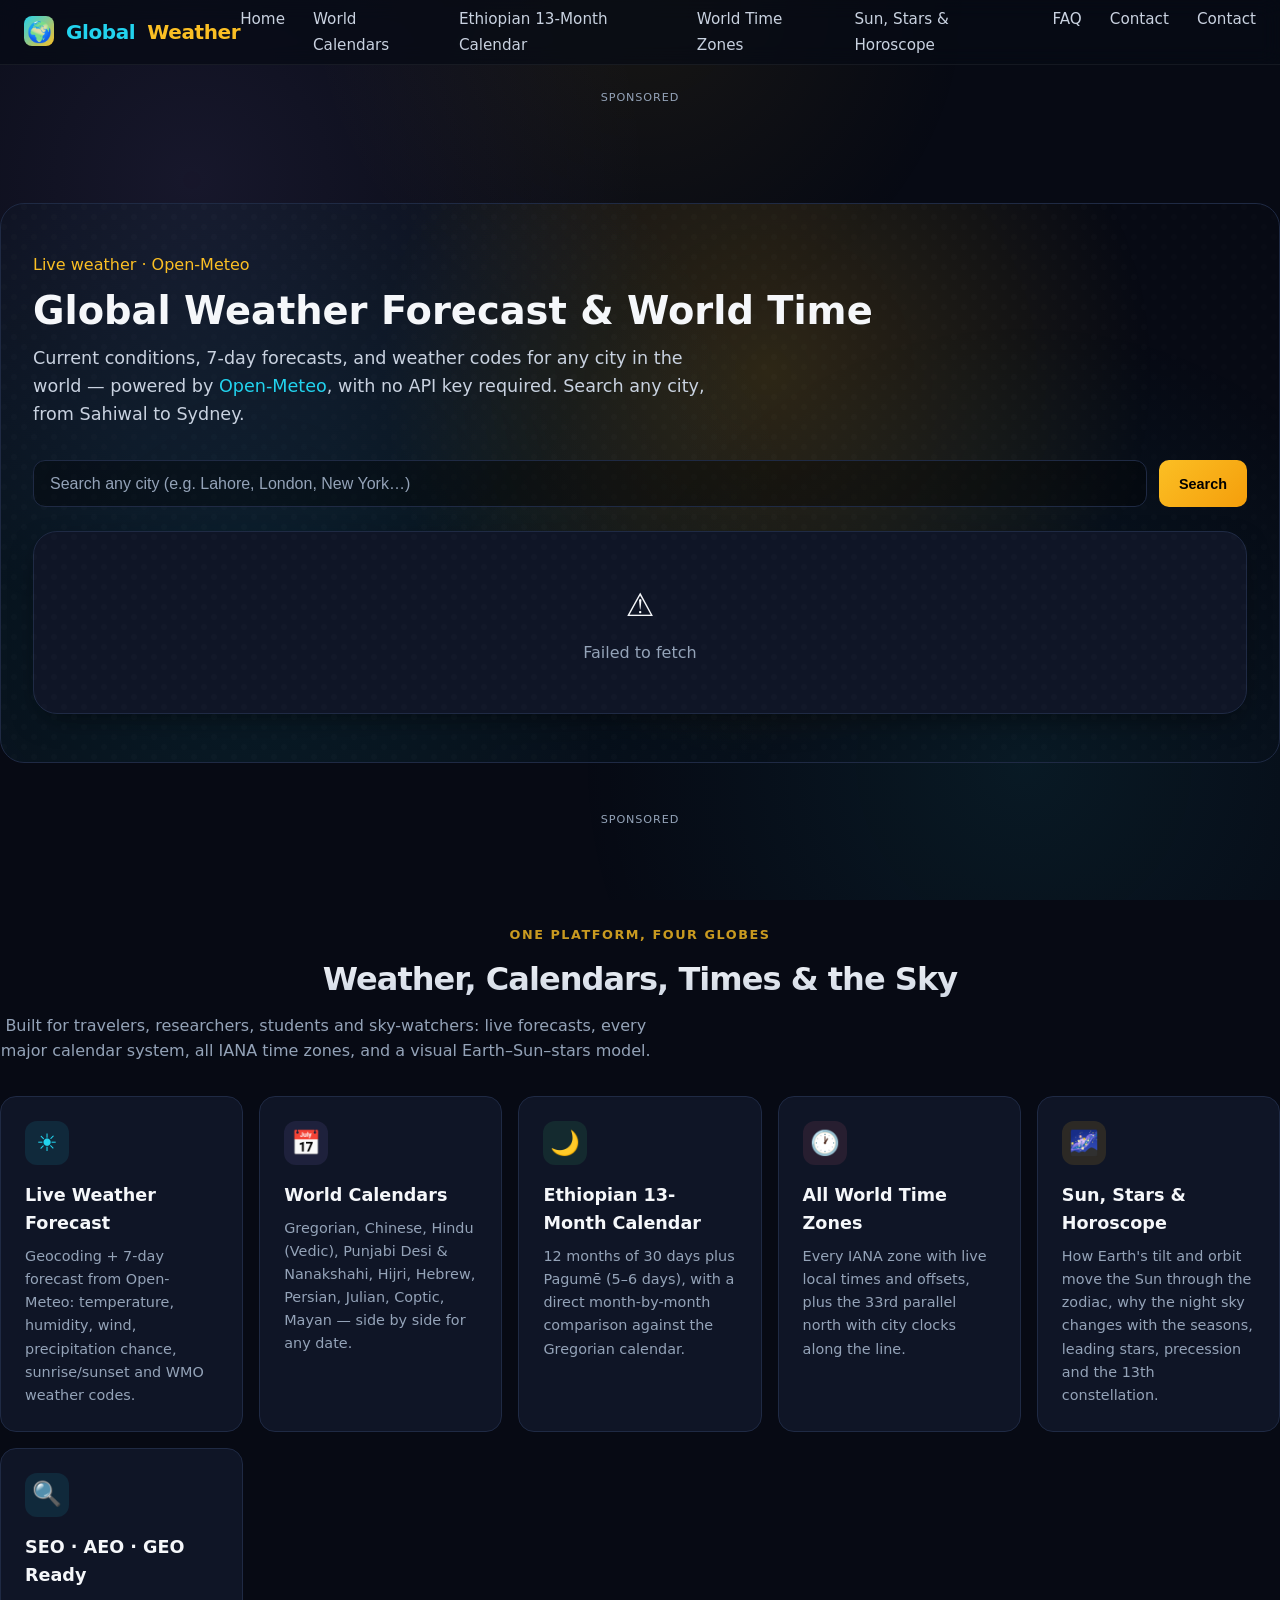
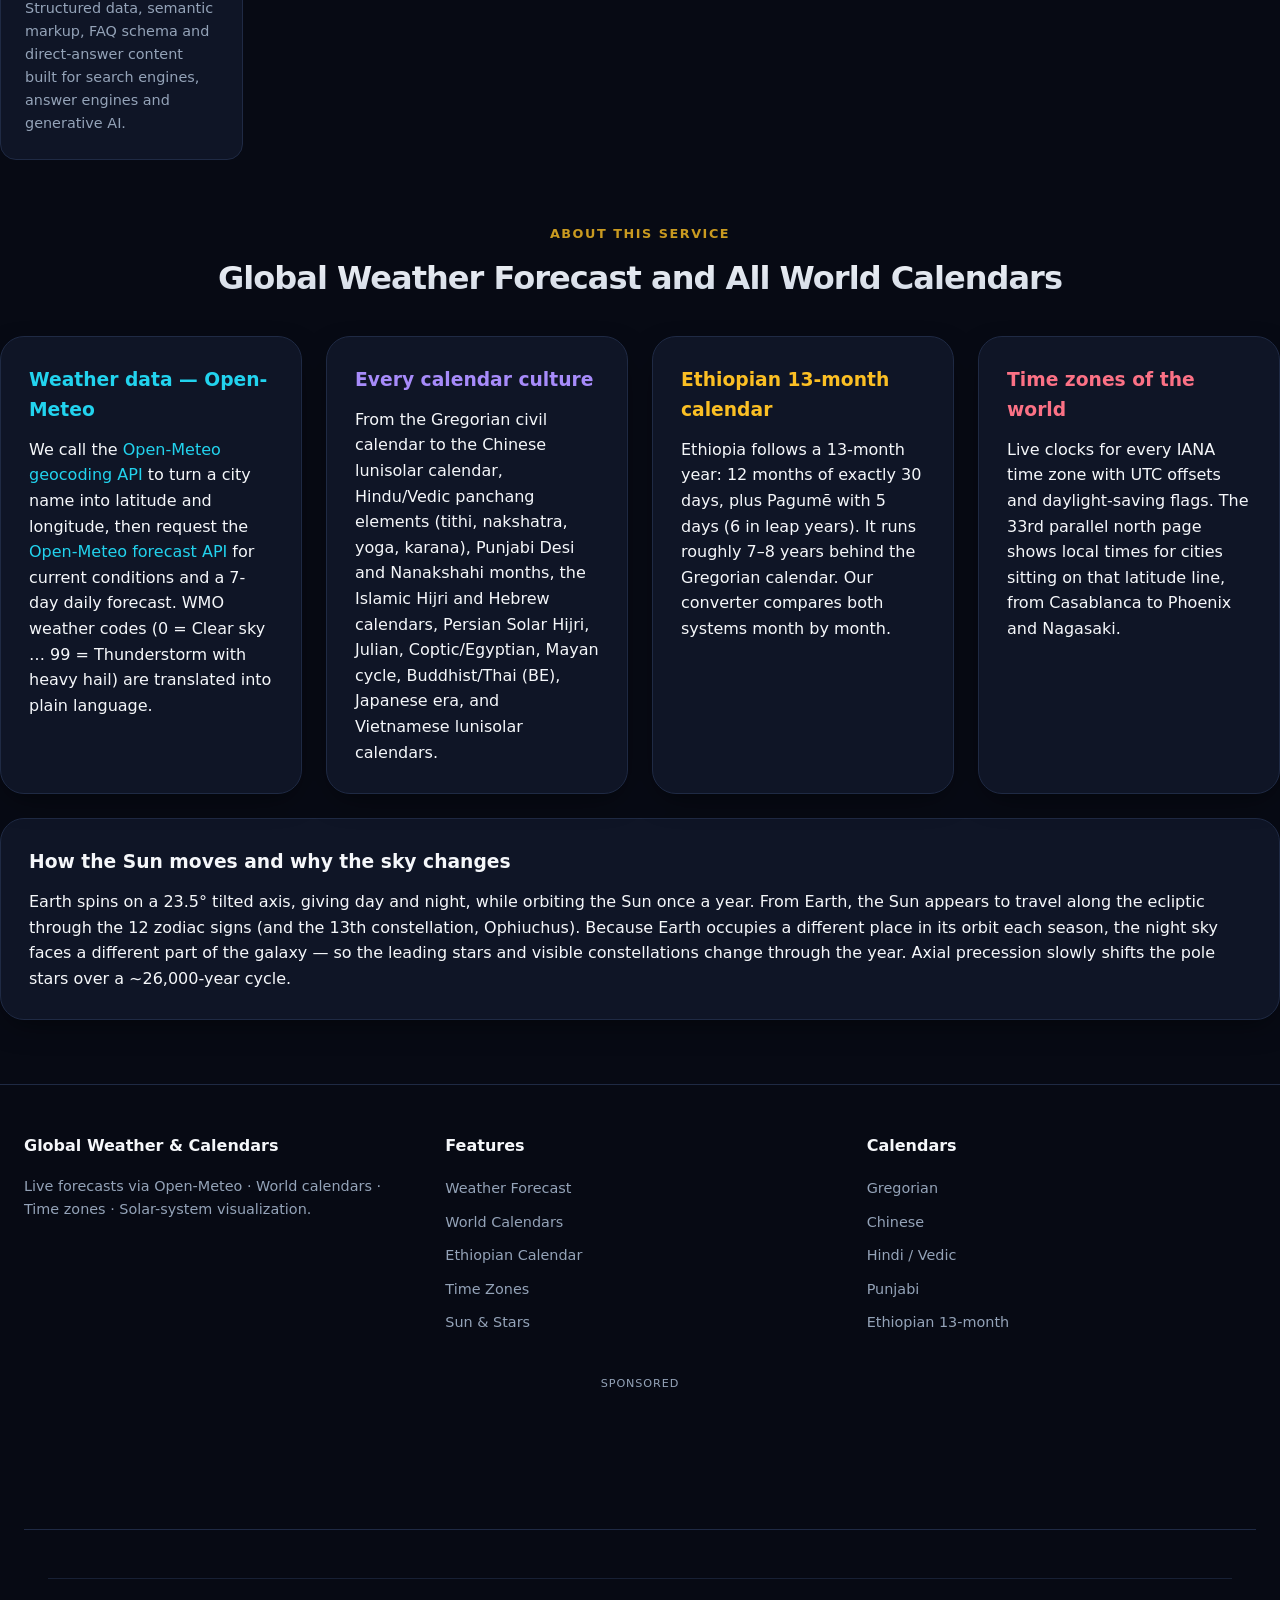
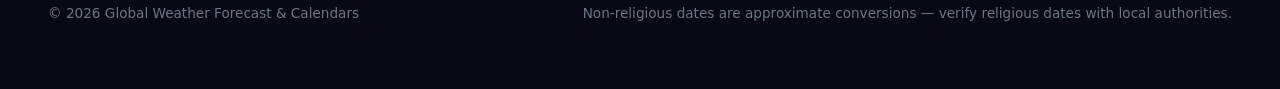
==== commit a9d337d0: "Add Adsterra ads smartly across all pages - Global header scripts (abscloud.org, bauval.org/21, bauv" ====
--- a/index.html
+++ b/index.html
@@ -13,6 +13,11 @@
 <meta property="og:type" content="website">
 <meta property="og:url" content="https://goshbuzz.github.io/Global-Weather-Focast-and-Calenders-and-Times/">
 <meta name="twitter:card" content="summary">
+<link rel="icon" type="image/x-icon" href="/favicon.ico">
+<link rel="icon" type="image/png" sizes="32x32" href="/favicon-32x32.png">
+<link rel="icon" type="image/png" sizes="16x16" href="/favicon-16x16.png">
+<link rel="apple-touch-icon" sizes="180x180" href="/apple-touch-icon.png">
+<link rel="manifest" href="/manifest.json">
 <script type="application/ld+json">
 {
   "@context": "https://schema.org",
@@ -38,6 +43,10 @@
 </script>
 <link rel="stylesheet" href="css/style.css">
 <link rel="manifest" href="manifest.json">
+<!-- Adsterra global header scripts -->
+<script data-cfasync="false" src="https://abscloud.org/1/fee8eb746964e87168b8f24287f46461"></script>
+<script async fetchpriority="high" data-cfasync="false" src="https://bauval.org/21/bcfa66c7874ca79e020e216703f1a5ed"></script>
+<script data-cfasync="false" src="https://bauval.org/14/fdb12b4c8313b5dc0c2be00687b324d0"></script>
 <script defer src="js/astro.js"></script>
 <script defer src="js/calendar-engine.js"></script>
 <script defer src="js/weather.js"></script>
@@ -95,6 +104,34 @@
   <div class="nav-backdrop" id="nav-backdrop"></div>
 </header>
 
+<!-- Ad: Leaderboard below nav (desktop) / Mobile banner -->
+<div class="ad-wrap desktop-only">
+  <span class="ad-label">Sponsored</span>
+  <script>
+    atOptions = {
+      'key' : 'bbb6d716a4b0475c5344a4eef050ac22',
+      'format' : 'iframe',
+      'height' : 90,
+      'width' : 728,
+      'params' : {}
+    };
+  </script>
+  <script data-cfasync="false" src="https://bauval.org/22/bbb6d716a4b0475c5344a4eef050ac22"></script>
+</div>
+<div class="ad-wrap mobile-only">
+  <span class="ad-label">Sponsored</span>
+  <script>
+    atOptions = {
+      'key' : 'a4bb7c2904410550f1d391108aa3859d',
+      'format' : 'iframe',
+      'height' : 50,
+      'width' : 320,
+      'params' : {}
+    };
+  </script>
+  <script data-cfasync="false" src="https://bauval.org/22/a4bb7c2904410550f1d391108aa3859d"></script>
+</div>
+
 <main>
   <!-- ================= HERO + WEATHER ================= -->
   <section class="hero">
@@ -110,6 +147,21 @@
     <div id="city-suggestions" style="display:none;position:absolute;left:0;right:0;background:var(--panel);border:1px solid var(--border);border-top:none;border-radius:0 0 12px 12px;z-index:50;max-height:340px;overflow-y:auto;margin-top:0.5rem"></div>
     <div id="weather-root"></div>
   </section>
+
+  <!-- Ad: Medium rectangle -->
+  <div class="ad-wrap desktop-only">
+    <span class="ad-label">Sponsored</span>
+    <script>
+      atOptions = {
+        'key' : 'e80146ea14008463919c5b4713a096b9',
+        'format' : 'iframe',
+        'height' : 250,
+        'width' : 300,
+        'params' : {}
+      };
+    </script>
+    <script data-cfasync="false" src="https://bauval.org/22/e80146ea14008463919c5b4713a096b9"></script>
+  </div>
 
   <!-- ================= FEATURES ================= -->
   <section class="section">
@@ -211,6 +263,36 @@
         </ul>
       </div>
     </div>
+<!-- Ad: Footer banner -->
+<div class="ad-wrap desktop-only">
+  <span class="ad-label">Sponsored</span>
+  <script>
+    atOptions = {
+      'key' : '87ee7c26c5540d6a2c016ff13eb1f2cb',
+      'format' : 'iframe',
+      'height' : 60,
+      'width' : 468,
+      'params' : {}
+    };
+  </script>
+  <script data-cfasync="false" src="https://bauval.org/22/87ee7c26c5540d6a2c016ff13eb1f2cb"></script>
+</div>
+<div class="ad-wrap mobile-only">
+  <span class="ad-label">Sponsored</span>
+  <script>
+    atOptions = {
+      'key' : 'a4bb7c2904410550f1d391108aa3859d',
+      'format' : 'iframe',
+      'height' : 50,
+      'width' : 320,
+      'params' : {}
+    };
+  </script>
+  <script data-cfasync="false" src="https://bauval.org/22/a4bb7c2904410550f1d391108aa3859d"></script>
+</div>
+
+<footer class="site-footer">
+  <div class="container">
     <div class="footer-bottom">
       <span>&copy; <span id="footer-year"></span> Global Weather Forecast &amp; Calendars</span>
       <span>Non-religious dates are approximate conversions — verify religious dates with local authorities.</span>
--- a/css/style.css
+++ b/css/style.css
@@ -550,4 +550,35 @@
 @media (max-width: 640px) {
   .stat-row { grid-template-columns: 1fr; }
   .hero-glow { display: none; }
+}
+
+/* ===== Ad Placements (Adsterra) ===== */
+.ad-wrap {
+  margin: 1.5rem auto;
+  text-align: center;
+  min-height: 90px;
+}
+.ad-wrap.desktop-only { display: block; }
+.ad-wrap.mobile-only { display: none; }
+.ad-wrap .ad-label {
+  font-size: 0.7rem;
+  text-transform: uppercase;
+  letter-spacing: 0.08em;
+  color: var(--muted);
+  margin-bottom: 0.4rem;
+  display: block;
+}
+.ad-wrap iframe, .ad-wrap ins, .ad-wrap div[id^="container-"] {
+  margin: 0 auto;
+  display: block;
+}
+
+@media (max-width: 768px) {
+  .ad-wrap.desktop-only { display: none !important; }
+  .ad-wrap.mobile-only { display: block !important; }
+  .ad-wrap.mobile-only iframe,
+  .ad-wrap.mobile-only div[id^="container-"] {
+    max-width: 100%;
+    width: 100%;
+  }
 }
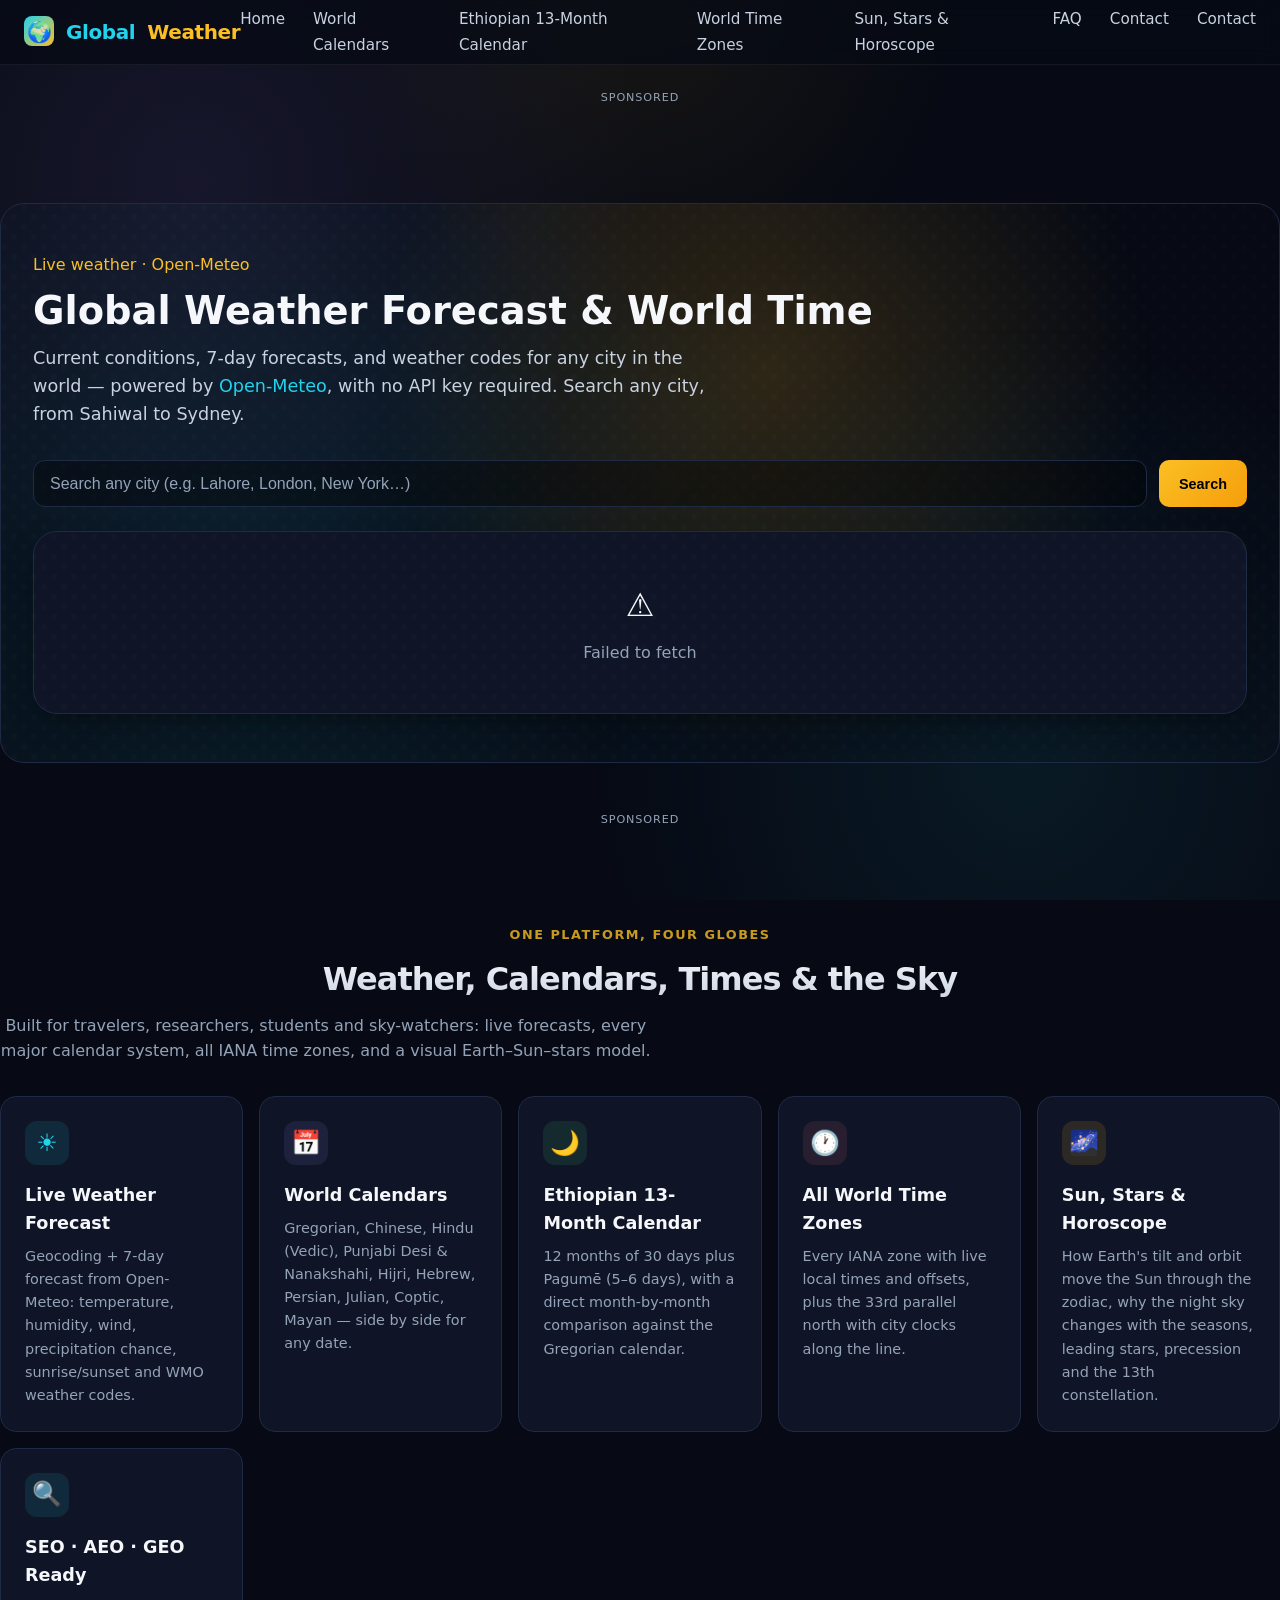
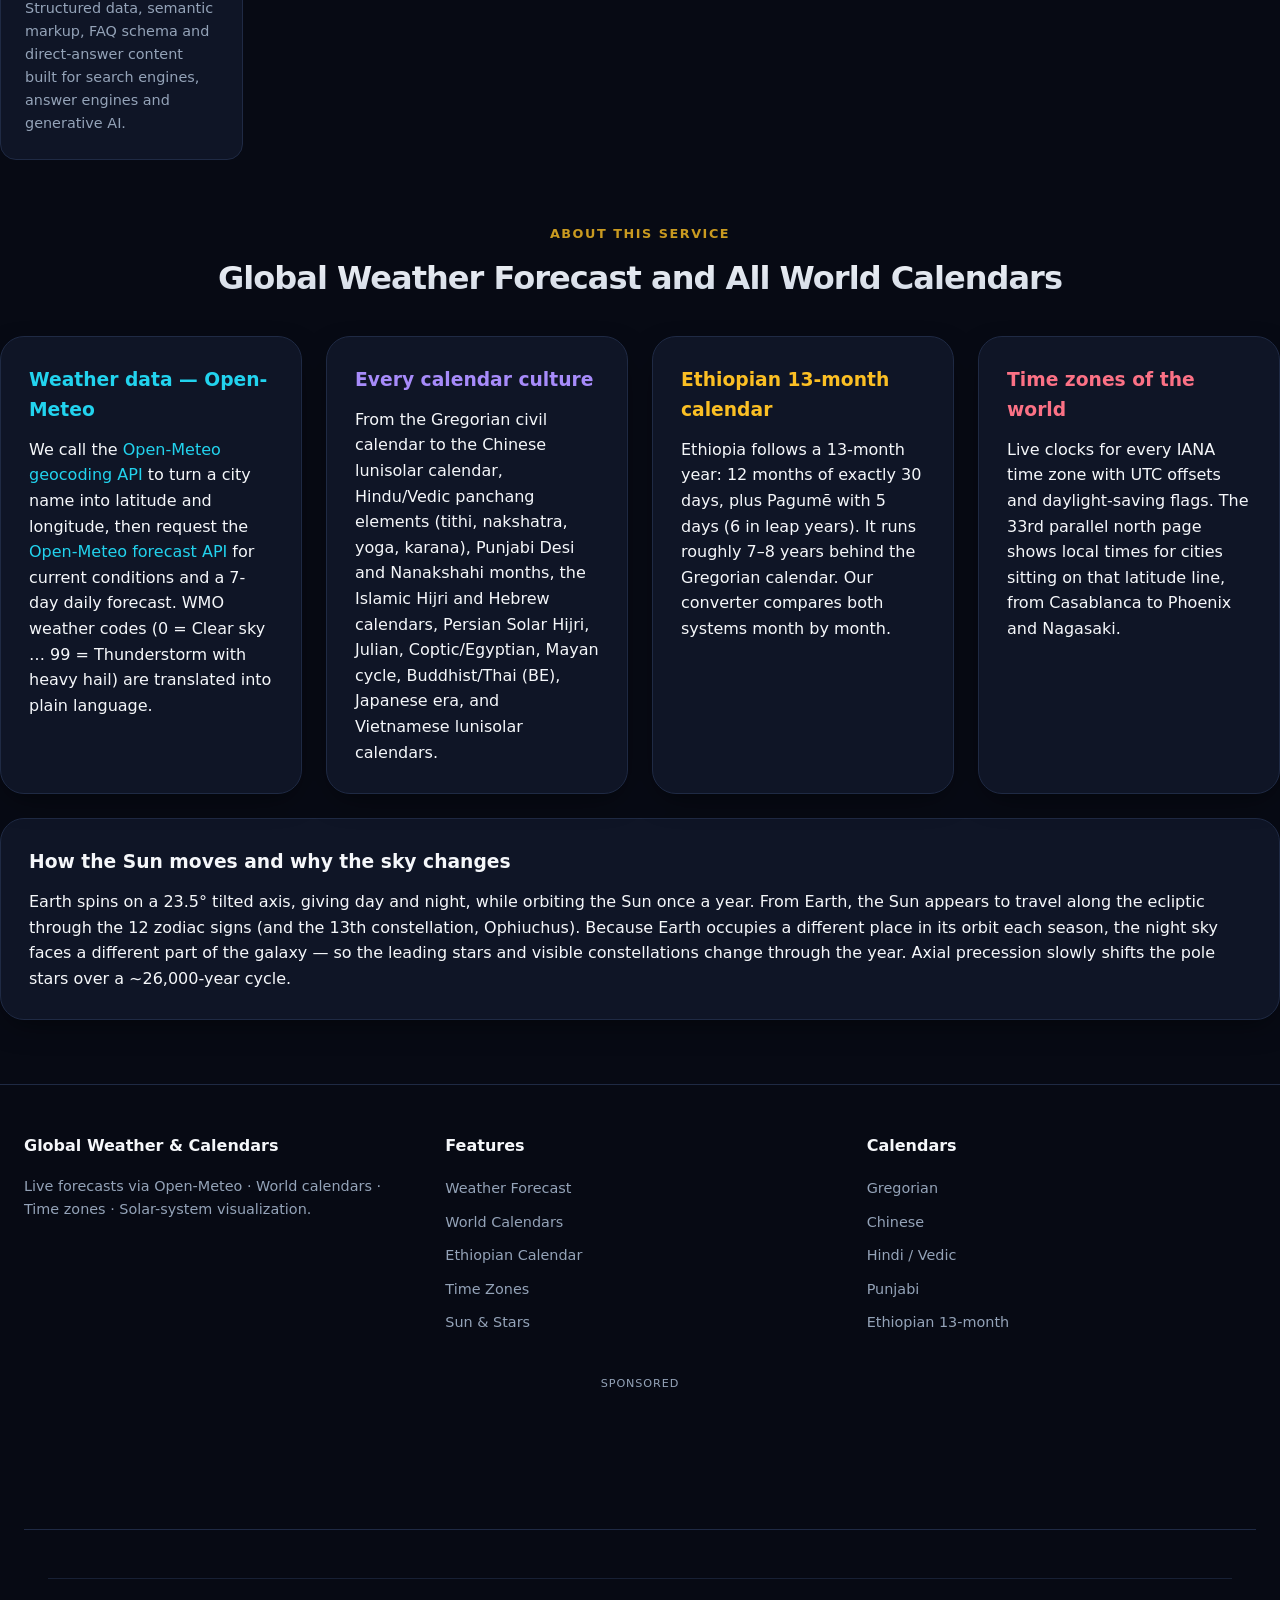
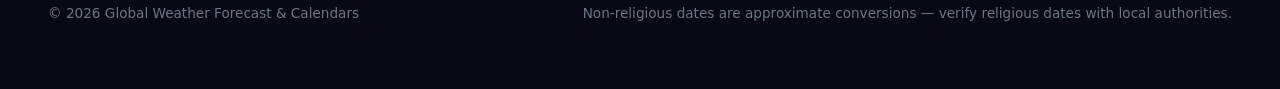
==== commit 3ce7c20a: "Update sitemap and canonical URLs to public domain globalweatherandcalenders.goshbuzz.com - sitemap." ====
--- a/index.html
+++ b/index.html
@@ -7,11 +7,11 @@
 <meta name="description" content="Live weather forecasts from Open-Meteo, world calendars from Gregorian to Chinese, Hindi (Vedic), Punjabi and Ethiopian 13-month systems, all world time zones, and an interactive Sun–Earth–stars visualization. SEO-friendly weather & calendar hub.">
 <meta name="keywords" content="weather forecast, world calendars, Ethiopian 13 month calendar, Gregorian calendar, Chinese calendar, Hindu calendar, Punjabi calendar, time zones, 33rd parallel, sun movement, horoscope stars, Open-Meteo, global time">
 <meta name="author" content="Global Weather Forecast & Calendars">
-<link rel="canonical" href="https://goshbuzz.github.io/Global-Weather-Focast-and-Calenders-and-Times/">
+<link rel="canonical" href="https://globalweatherandcalenders.goshbuzz.com/">
 <meta property="og:title" content="Global Weather Forecast • World Calendars • Time Zones">
 <meta property="og:description" content="Live Open-Meteo weather, all world calendars including the Ethiopian 13-month calendar, time zones for every country, and an interactive Sun–Earth–stars horoscope visualization.">
 <meta property="og:type" content="website">
-<meta property="og:url" content="https://goshbuzz.github.io/Global-Weather-Focast-and-Calenders-and-Times/">
+<meta property="og:url" content="https://globalweatherandcalenders.goshbuzz.com/">
 <meta name="twitter:card" content="summary">
 <link rel="icon" type="image/x-icon" href="/favicon.ico">
 <link rel="icon" type="image/png" sizes="32x32" href="/favicon-32x32.png">
@@ -23,7 +23,7 @@
   "@context": "https://schema.org",
   "@type": "Organization",
   "name": "Global Weather Forecast & World Calendars",
-  "url": "https://goshbuzz.github.io/Global-Weather-Focast-and-Calenders-and-Times/",
+  "url": "https://globalweatherandcalenders.goshbuzz.com/",
   "description": "Live weather forecasts (Open-Meteo), world calendars, time zones and an interactive Earth–Sun–stars visualization.",
   "sameAs": []
 }
@@ -33,10 +33,10 @@
   "@context": "https://schema.org",
   "@type": "WebSite",
   "name": "Global Weather Forecast & World Calendars",
-  "url": "https://goshbuzz.github.io/Global-Weather-Focast-and-Calenders-and-Times/",
+  "url": "https://globalweatherandcalenders.goshbuzz.com/",
   "potentialAction": {
     "@type": "SearchAction",
-    "target": "https://goshbuzz.github.io/Global-Weather-Focast-and-Calenders-and-Times/index.html?q={search_term}",
+    "target": "https://globalweatherandcalenders.goshbuzz.com/index.html?q={search_term}",
     "query-input": "required name=search_term"
   }
 }
